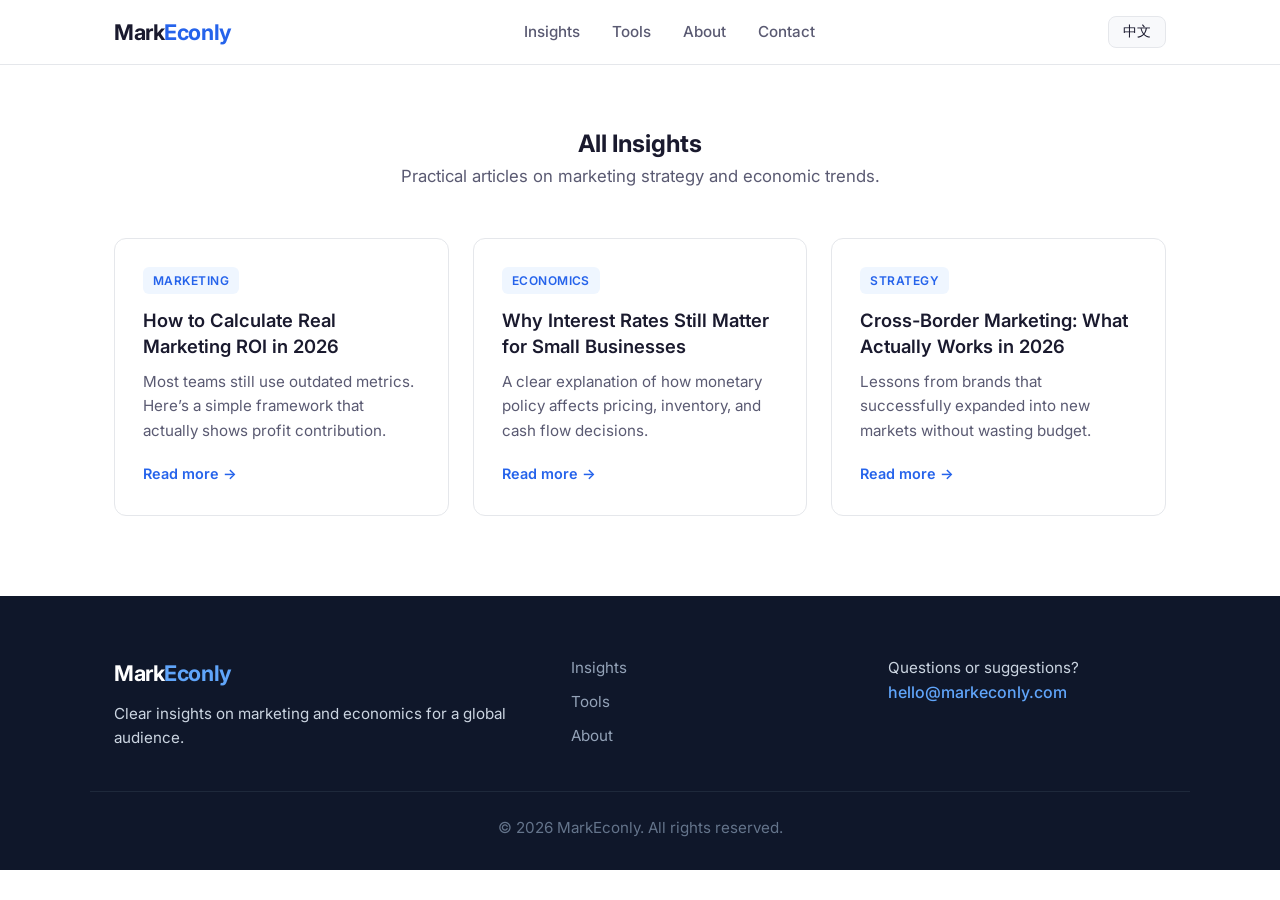
==== articles.html @ 384f32d9 "Add files via upload" ====
<!DOCTYPE html>
<html lang="en">
<head>
  <meta charset="UTF-8" />
  <meta name="viewport" content="width=device-width, initial-scale=1.0" />
  <title>Insights — MarkEconly</title>
  <meta name="description" content="All marketing and economics insights from MarkEconly." />
  <link rel="preconnect" href="https://fonts.googleapis.com" />
  <link rel="preconnect" href="https://fonts.gstatic.com" crossorigin />
  <link href="https://fonts.googleapis.com/css2?family=Inter:wght@400;500;600;700&display=swap" rel="stylesheet" />
  <link rel="stylesheet" href="styles.css" />
</head>
<body>
  <header class="header">
    <div class="container nav">
      <a href="index.html" class="logo">Mark<span>Econly</span></a>
      <nav class="nav-links">
        <a href="articles.html" class="active" data-i18n="nav.insights">Insights</a>
        <a href="index.html#tools" data-i18n="nav.tools">Tools</a>
        <a href="index.html#about" data-i18n="nav.about">About</a>
        <a href="index.html#contact" data-i18n="nav.contact">Contact</a>
      </nav>
      <div class="nav-right">
        <button id="lang-toggle" class="lang-btn">中文</button>
        <button class="menu-btn" id="menu-btn">☰</button>
      </div>
    </div>
  </header>

  <section class="section" style="padding-top: 60px;">
    <div class="container">
      <div class="section-header">
        <h1 data-i18n="articles.pageTitle">All Insights</h1>
        <p data-i18n="articles.pageDesc">Practical articles on marketing strategy and economic trends.</p>
      </div>

      <div class="cards">
        <article class="card">
          <div class="card-tag">Marketing</div>
          <h3 data-i18n="card1.title">How to Calculate Real Marketing ROI in 2026</h3>
          <p data-i18n="card1.desc">Most teams still use outdated metrics. Here’s a simple framework that actually shows profit contribution.</p>
          <a href="articles/roi-2026.html" class="card-link" data-i18n="card.read">Read more →</a>
        </article>

        <article class="card">
          <div class="card-tag">Economics</div>
          <h3 data-i18n="card2.title">Why Interest Rates Still Matter for Small Businesses</h3>
          <p data-i18n="card2.desc">A clear explanation of how monetary policy affects pricing, inventory, and cash flow decisions.</p>
          <a href="articles/interest-rates.html" class="card-link" data-i18n="card.read">Read more →</a>
        </article>

        <article class="card">
          <div class="card-tag">Strategy</div>
          <h3 data-i18n="card3.title">Cross-Border Marketing: What Actually Works in 2026</h3>
          <p data-i18n="card3.desc">Lessons from brands that successfully expanded into new markets without wasting budget.</p>
          <a href="articles/cross-border.html" class="card-link" data-i18n="card.read">Read more →</a>
        </article>
      </div>
    </div>
  </section>

  <footer class="footer">
    <div class="container footer-content">
      <div>
        <div class="logo footer-logo">Mark<span>Econly</span></div>
        <p data-i18n="footer.desc">Clear insights on marketing and economics for a global audience.</p>
      </div>
      <div class="footer-links">
        <a href="articles.html" data-i18n="nav.insights">Insights</a>
        <a href="index.html#tools" data-i18n="nav.tools">Tools</a>
        <a href="index.html#about" data-i18n="nav.about">About</a>
      </div>
      <div class="footer-contact">
        <p data-i18n="footer.contact">Questions or suggestions?</p>
        <a href="mailto:hello@markeconly.com">hello@markeconly.com</a>
      </div>
    </div>
    <div class="container footer-bottom">
      <p>© 2026 MarkEconly. All rights reserved.</p>
    </div>
  </footer>

  <script src="script.js"></script>
</body>
</html>
---- styles.css ----
/* ===== Reset & Base ===== */
*, *::before, *::after {
  box-sizing: border-box;
  margin: 0;
  padding: 0;
}

:root {
  --bg: #ffffff;
  --bg-alt: #f8f9fb;
  --text: #1a1a2e;
  --text-secondary: #5a5a72;
  --primary: #2563eb;
  --primary-hover: #1d4ed8;
  --border: #e5e7eb;
  --radius: 12px;
  --shadow: 0 4px 20px rgba(0, 0, 0, 0.06);
  --font: 'Inter', -apple-system, BlinkMacSystemFont, sans-serif;
}

html {
  scroll-behavior: smooth;
}

body {
  font-family: var(--font);
  color: var(--text);
  background: var(--bg);
  line-height: 1.6;
  -webkit-font-smoothing: antialiased;
}

.container {
  max-width: 1100px;
  margin: 0 auto;
  padding: 0 24px;
}

/* ===== Header ===== */
.header {
  position: sticky;
  top: 0;
  z-index: 100;
  background: rgba(255, 255, 255, 0.92);
  backdrop-filter: blur(12px);
  border-bottom: 1px solid var(--border);
}

.nav {
  display: flex;
  align-items: center;
  justify-content: space-between;
  height: 64px;
}

.logo {
  font-size: 1.35rem;
  font-weight: 700;
  color: var(--text);
  text-decoration: none;
  letter-spacing: -0.02em;
}

.logo span {
  color: var(--primary);
}

.nav-links {
  display: flex;
  gap: 32px;
}

.nav-links a {
  color: var(--text-secondary);
  text-decoration: none;
  font-size: 0.95rem;
  font-weight: 500;
  transition: color 0.2s;
}

.nav-links a:hover {
  color: var(--primary);
}

.nav-right {
  display: flex;
  align-items: center;
  gap: 12px;
}

.lang-btn {
  background: var(--bg-alt);
  border: 1px solid var(--border);
  border-radius: 8px;
  padding: 6px 14px;
  font-size: 0.875rem;
  font-weight: 500;
  cursor: pointer;
  color: var(--text);
  transition: all 0.2s;
}

.lang-btn:hover {
  border-color: var(--primary);
  color: var(--primary);
}

.menu-btn {
  display: none;
  background: none;
  border: none;
  font-size: 1.5rem;
  cursor: pointer;
  color: var(--text);
}

/* ===== Hero ===== */
.hero {
  padding: 100px 0 80px;
  background: linear-gradient(180deg, #f0f5ff 0%, #ffffff 100%);
  text-align: center;
}

.hero-content h1 {
  font-size: clamp(2.2rem, 5vw, 3.4rem);
  font-weight: 700;
  line-height: 1.2;
  letter-spacing: -0.03em;
  margin-bottom: 20px;
}

.hero-subtitle {
  font-size: 1.15rem;
  color: var(--text-secondary);
  max-width: 560px;
  margin: 0 auto 36px;
}

.hero-actions {
  display: flex;
  gap: 16px;
  justify-content: center;
  flex-wrap: wrap;
}

/* ===== Buttons ===== */
.btn {
  display: inline-flex;
  align-items: center;
  justify-content: center;
  padding: 12px 28px;
  border-radius: 10px;
  font-size: 0.95rem;
  font-weight: 600;
  text-decoration: none;
  border: none;
  cursor: pointer;
  transition: all 0.2s;
}

.btn-primary {
  background: var(--primary);
  color: #fff;
}

.btn-primary:hover {
  background: var(--primary-hover);
  transform: translateY(-1px);
}

.btn-secondary {
  background: #fff;
  color: var(--text);
  border: 1px solid var(--border);
}

.btn-secondary:hover {
  border-color: var(--primary);
  color: var(--primary);
}

/* ===== Sections ===== */
.section {
  padding: 80px 0;
}

.section-alt {
  background: var(--bg-alt);
}

.section-header {
  text-align: center;
  margin-bottom: 48px;
}

.section-header h2 {
  font-size: 1.9rem;
  font-weight: 700;
  letter-spacing: -0.02em;
  margin-bottom: 10px;
}

.section-header p {
  color: var(--text-secondary);
  font-size: 1.05rem;
}

/* ===== Cards ===== */
.cards {
  display: grid;
  grid-template-columns: repeat(auto-fit, minmax(300px, 1fr));
  gap: 24px;
}

.card {
  background: #fff;
  border: 1px solid var(--border);
  border-radius: var(--radius);
  padding: 28px;
  transition: box-shadow 0.25s, transform 0.25s;
}

.card:hover {
  box-shadow: var(--shadow);
  transform: translateY(-3px);
}

.card-tag {
  display: inline-block;
  font-size: 0.75rem;
  font-weight: 600;
  color: var(--primary);
  background: #eff6ff;
  padding: 4px 10px;
  border-radius: 6px;
  margin-bottom: 14px;
  text-transform: uppercase;
  letter-spacing: 0.04em;
}

.card h3 {
  font-size: 1.15rem;
  font-weight: 600;
  margin-bottom: 10px;
  line-height: 1.4;
}

.card p {
  color: var(--text-secondary);
  font-size: 0.95rem;
  margin-bottom: 18px;
}

.card-link {
  color: var(--primary);
  font-weight: 600;
  font-size: 0.9rem;
  text-decoration: none;
}

.card-link:hover {
  text-decoration: underline;
}

/* ===== Tools ===== */
.tools-grid {
  display: grid;
  grid-template-columns: repeat(auto-fit, minmax(320px, 1fr));
  gap: 28px;
}

.tool-card {
  background: #fff;
  border: 1px solid var(--border);
  border-radius: var(--radius);
  padding: 32px;
}

.tool-card h3 {
  font-size: 1.2rem;
  margin-bottom: 8px;
}

.tool-card > p {
  color: var(--text-secondary);
  font-size: 0.95rem;
  margin-bottom: 24px;
}

.tool-form label {
  display: block;
  font-size: 0.875rem;
  font-weight: 500;
  margin-bottom: 6px;
  color: var(--text-secondary);
}

.tool-form input {
  width: 100%;
  padding: 10px 14px;
  border: 1px solid var(--border);
  border-radius: 8px;
  font-size: 1rem;
  margin-bottom: 16px;
  font-family: inherit;
  transition: border-color 0.2s;
}

.tool-form input:focus {
  outline: none;
  border-color: var(--primary);
}

.tool-form .btn {
  width: 100%;
  margin-top: 4px;
}

.tool-result {
  margin-top: 18px;
  padding: 14px;
  background: #eff6ff;
  border-radius: 8px;
  font-weight: 600;
  color: var(--primary);
  text-align: center;
  display: none;
}

.tool-result.show {
  display: block;
}

/* ===== About ===== */
.about-grid {
  display: grid;
  grid-template-columns: 1.3fr 1fr;
  gap: 48px;
  align-items: center;
}

.about-grid h2 {
  font-size: 1.9rem;
  margin-bottom: 18px;
}

.about-grid p {
  color: var(--text-secondary);
  margin-bottom: 14px;
}

.about-stats {
  display: flex;
  flex-direction: column;
  gap: 20px;
}

.stat {
  background: var(--bg-alt);
  border-radius: var(--radius);
  padding: 20px 24px;
  text-align: center;
}

.stat-num {
  display: block;
  font-size: 1.4rem;
  font-weight: 700;
  color: var(--primary);
  margin-bottom: 4px;
}

.stat-label {
  font-size: 0.9rem;
  color: var(--text-secondary);
}

/* ===== Ad Placeholder ===== */
.ad-placeholder {
  margin: 40px auto;
  height: 90px;
  background: var(--bg-alt);
  border: 1px dashed var(--border);
  border-radius: 8px;
  display: flex;
  align-items: center;
  justify-content: center;
  color: #9ca3af;
  font-size: 0.85rem;
}

/* ===== Footer ===== */
.footer {
  background: #0f172a;
  color: #cbd5e1;
  padding: 60px 0 30px;
}

.footer-content {
  display: grid;
  grid-template-columns: 1.5fr 1fr 1fr;
  gap: 40px;
  margin-bottom: 40px;
}

.footer-logo {
  color: #fff;
  margin-bottom: 12px;
  display: inline-block;
}

.footer-logo span {
  color: #60a5fa;
}

.footer p {
  font-size: 0.95rem;
  line-height: 1.6;
}

.footer-links {
  display: flex;
  flex-direction: column;
  gap: 10px;
}

.footer-links a {
  color: #94a3b8;
  text-decoration: none;
  font-size: 0.95rem;
}

.footer-links a:hover {
  color: #fff;
}

.footer-contact a {
  color: #60a5fa;
  text-decoration: none;
  font-weight: 500;
}

.footer-contact a:hover {
  text-decoration: underline;
}

.footer-bottom {
  border-top: 1px solid #1e293b;
  padding-top: 24px;
  text-align: center;
  font-size: 0.85rem;
  color: #64748b;
}

/* ===== Responsive ===== */
@media (max-width: 768px) {
  .nav-links {
    display: none;
  }

  .menu-btn {
    display: block;
  }

  .hero {
    padding: 70px 0 60px;
  }

  .about-grid {
    grid-template-columns: 1fr;
    gap: 32px;
  }

  .footer-content {
    grid-template-columns: 1fr;
    gap: 28px;
  }

  .section {
    padding: 60px 0;
  }
}

@media (max-width: 480px) {
  .hero-actions {
    flex-direction: column;
    align-items: center;
  }

  .btn {
    width: 100%;
    max-width: 280px;
  }
}
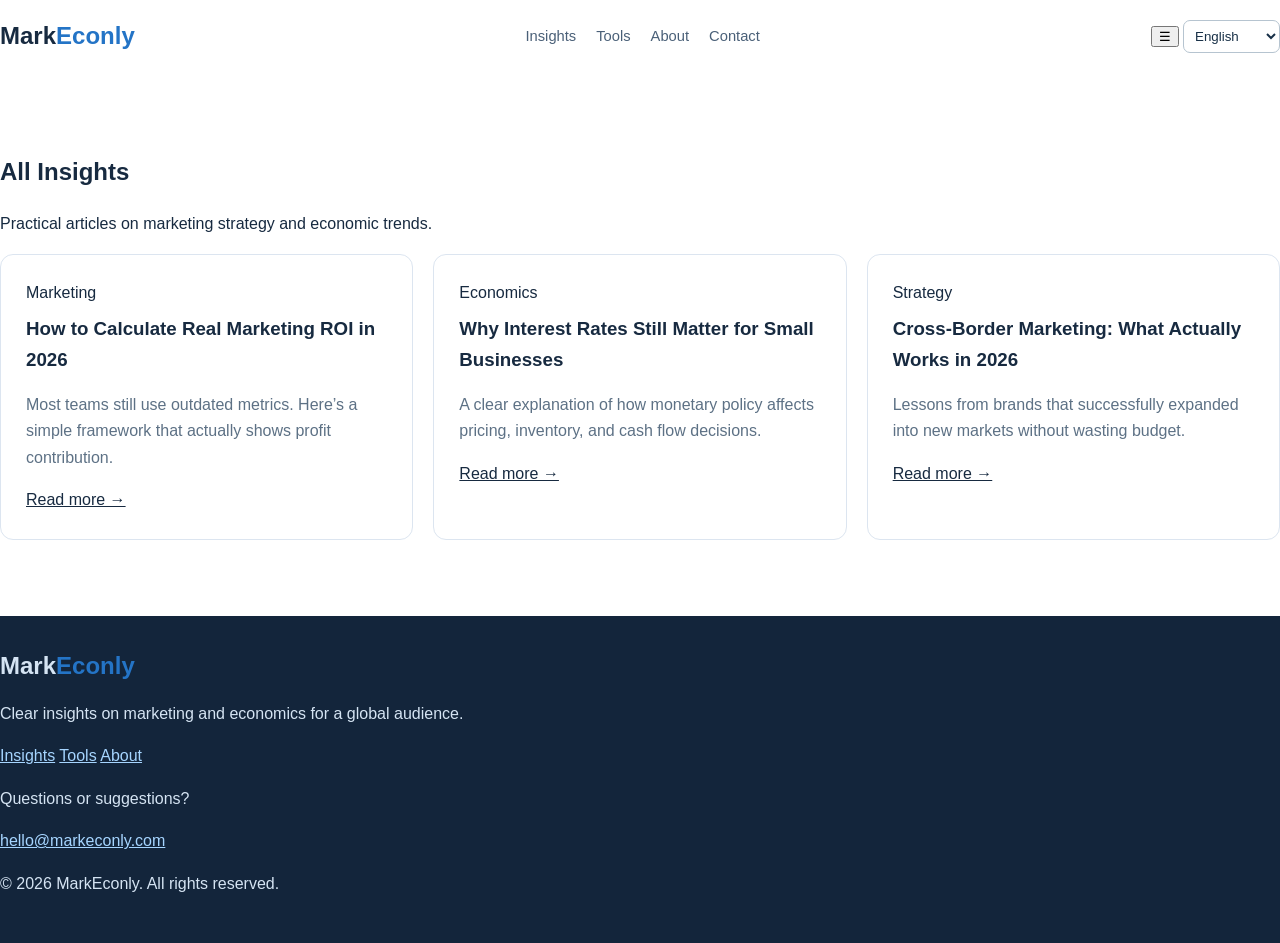
==== commit b55e680a: "Add files via upload" ====
--- a/articles.html
+++ b/articles.html
@@ -80,6 +80,6 @@
     </div>
   </footer>
 
-  <script src="script.js"></script>
-</body>
+  
+<script src="i18n-zh.js"></script><script src="i18n-zh-runtime.js"></script></body>
 </html>
--- a/styles.css
+++ b/styles.css
@@ -1,494 +1,18 @@
-/* ===== Reset & Base ===== */
-*, *::before, *::after {
-  box-sizing: border-box;
-  margin: 0;
-  padding: 0;
-}
+*{box-sizing:border-box}html{scroll-behavior:smooth}body{margin:0;font:16px/1.65 -apple-system,BlinkMacSystemFont,"Segoe UI",sans-serif;color:#172a40}a{color:inherit}.wrap{max-width:1080px;margin:auto;padding-left:22px;padding-right:22px}.nav{min-height:72px;display:flex;align-items:center;justify-content:space-between;gap:20px}.nav nav{display:flex;gap:20px;flex-wrap:wrap}.nav nav a{text-decoration:none;font-size:.92rem;color:#4a6078}.logo{font-size:1.5rem;font-weight:800;text-decoration:none}.logo span{color:#2474c6}.hero{padding:95px 0;background:linear-gradient(130deg,#eaf3ff,#f7fbff 65%,#e8f7f3)}.eyebrow{color:#167b83;letter-spacing:.13em;font-size:.78rem;font-weight:800}.hero h1{max-width:850px;font-size:clamp(2.4rem,5vw,4.2rem);line-height:1.13;letter-spacing:-.05em;margin:18px 0}.lead{max-width:730px;color:#516981;font-size:1.15rem}.btn{display:inline-block;margin-top:15px;padding:12px 22px;border:0;border-radius:9px;background:#175bb0;color:white;text-decoration:none;font:inherit;font-weight:700;cursor:pointer}.btn:hover{background:#0e458b}.section{padding-top:76px;padding-bottom:76px}.section h2{font-size:clamp(1.8rem,3vw,2.5rem);letter-spacing:-.03em;margin:8px 0 25px}.soft{background:#f3f8fc}.panel{border:1px solid #dce5f0;border-radius:15px;padding:32px;display:grid;grid-template-columns:1fr 240px;gap:30px}.panel h3{font-size:1.5rem}.panel li{margin:8px 0}.panel aside{background:#e9f3ff;border-radius:12px;padding:24px;align-self:start}.panel aside strong{font-size:2rem}.muted,.panel aside p{color:#5d7185}.cards{display:grid;grid-template-columns:repeat(3,1fr);gap:20px}.cards.two{grid-template-columns:repeat(2,1fr)}.cards article{background:white;border:1px solid #dce5f0;border-radius:13px;padding:25px}.cards b{color:#167b83}.cards h3{margin:8px 0}.cards p{color:#5d7185}.cards label{display:block;margin:14px 0 5px;font-weight:600}.cards input{width:100%;padding:10px;border:1px solid #b9c8d7;border-radius:8px;font:inherit}.cards output{display:block;min-height:25px;margin-top:14px;color:#155e83;font-weight:700}footer{background:#13253b;color:#d5e4f3;padding:30px 0}footer a{color:#a6d5ff}@media(max-width:760px){.nav{padding-top:16px;padding-bottom:16px;align-items:flex-start;flex-direction:column}.nav nav{gap:12px}.hero{padding:62px 0}.section{padding-top:55px;padding-bottom:55px}.panel,.cards,.cards.two{grid-template-columns:1fr}.panel{padding:22px}}
 
-:root {
-  --bg: #ffffff;
-  --bg-alt: #f8f9fb;
-  --text: #1a1a2e;
-  --text-secondary: #5a5a72;
-  --primary: #2563eb;
-  --primary-hover: #1d4ed8;
-  --border: #e5e7eb;
-  --radius: 12px;
-  --shadow: 0 4px 20px rgba(0, 0, 0, 0.06);
-  --font: 'Inter', -apple-system, BlinkMacSystemFont, sans-serif;
-}
+#language-select{max-width:150px;background:#fff;color:#18344c;border:1px solid #bccbd9;border-radius:8px;padding:9px;font-size:14px}header.nav{gap:12px;flex-wrap:wrap}header.nav nav{display:flex;flex-wrap:wrap;gap:15px}@media(max-width:650px){#language-select{margin:8px 0}}
 
-html {
-  scroll-behavior: smooth;
-}
-
-body {
-  font-family: var(--font);
-  color: var(--text);
-  background: var(--bg);
-  line-height: 1.6;
-  -webkit-font-smoothing: antialiased;
-}
-
-.container {
-  max-width: 1100px;
-  margin: 0 auto;
-  padding: 0 24px;
-}
-
-/* ===== Header ===== */
-.header {
-  position: sticky;
-  top: 0;
-  z-index: 100;
-  background: rgba(255, 255, 255, 0.92);
-  backdrop-filter: blur(12px);
-  border-bottom: 1px solid var(--border);
-}
-
-.nav {
-  display: flex;
-  align-items: center;
-  justify-content: space-between;
-  height: 64px;
-}
-
-.logo {
-  font-size: 1.35rem;
-  font-weight: 700;
-  color: var(--text);
-  text-decoration: none;
-  letter-spacing: -0.02em;
-}
-
-.logo span {
-  color: var(--primary);
-}
-
-.nav-links {
-  display: flex;
-  gap: 32px;
-}
-
-.nav-links a {
-  color: var(--text-secondary);
-  text-decoration: none;
-  font-size: 0.95rem;
-  font-weight: 500;
-  transition: color 0.2s;
-}
-
-.nav-links a:hover {
-  color: var(--primary);
-}
-
-.nav-right {
-  display: flex;
-  align-items: center;
-  gap: 12px;
-}
-
-.lang-btn {
-  background: var(--bg-alt);
-  border: 1px solid var(--border);
-  border-radius: 8px;
-  padding: 6px 14px;
-  font-size: 0.875rem;
-  font-weight: 500;
-  cursor: pointer;
-  color: var(--text);
-  transition: all 0.2s;
-}
-
-.lang-btn:hover {
-  border-color: var(--primary);
-  color: var(--primary);
-}
-
-.menu-btn {
-  display: none;
-  background: none;
-  border: none;
-  font-size: 1.5rem;
-  cursor: pointer;
-  color: var(--text);
-}
-
-/* ===== Hero ===== */
-.hero {
-  padding: 100px 0 80px;
-  background: linear-gradient(180deg, #f0f5ff 0%, #ffffff 100%);
-  text-align: center;
-}
-
-.hero-content h1 {
-  font-size: clamp(2.2rem, 5vw, 3.4rem);
-  font-weight: 700;
-  line-height: 1.2;
-  letter-spacing: -0.03em;
-  margin-bottom: 20px;
-}
-
-.hero-subtitle {
-  font-size: 1.15rem;
-  color: var(--text-secondary);
-  max-width: 560px;
-  margin: 0 auto 36px;
-}
-
-.hero-actions {
-  display: flex;
-  gap: 16px;
-  justify-content: center;
-  flex-wrap: wrap;
-}
-
-/* ===== Buttons ===== */
-.btn {
-  display: inline-flex;
-  align-items: center;
-  justify-content: center;
-  padding: 12px 28px;
-  border-radius: 10px;
-  font-size: 0.95rem;
-  font-weight: 600;
-  text-decoration: none;
-  border: none;
-  cursor: pointer;
-  transition: all 0.2s;
-}
-
-.btn-primary {
-  background: var(--primary);
-  color: #fff;
-}
-
-.btn-primary:hover {
-  background: var(--primary-hover);
-  transform: translateY(-1px);
-}
-
-.btn-secondary {
-  background: #fff;
-  color: var(--text);
-  border: 1px solid var(--border);
-}
-
-.btn-secondary:hover {
-  border-color: var(--primary);
-  color: var(--primary);
-}
-
-/* ===== Sections ===== */
-.section {
-  padding: 80px 0;
-}
-
-.section-alt {
-  background: var(--bg-alt);
-}
-
-.section-header {
-  text-align: center;
-  margin-bottom: 48px;
-}
-
-.section-header h2 {
-  font-size: 1.9rem;
-  font-weight: 700;
-  letter-spacing: -0.02em;
-  margin-bottom: 10px;
-}
-
-.section-header p {
-  color: var(--text-secondary);
-  font-size: 1.05rem;
-}
-
-/* ===== Cards ===== */
-.cards {
-  display: grid;
-  grid-template-columns: repeat(auto-fit, minmax(300px, 1fr));
-  gap: 24px;
-}
-
-.card {
-  background: #fff;
-  border: 1px solid var(--border);
-  border-radius: var(--radius);
-  padding: 28px;
-  transition: box-shadow 0.25s, transform 0.25s;
-}
-
-.card:hover {
-  box-shadow: var(--shadow);
-  transform: translateY(-3px);
-}
-
-.card-tag {
-  display: inline-block;
-  font-size: 0.75rem;
-  font-weight: 600;
-  color: var(--primary);
-  background: #eff6ff;
-  padding: 4px 10px;
-  border-radius: 6px;
-  margin-bottom: 14px;
-  text-transform: uppercase;
-  letter-spacing: 0.04em;
-}
-
-.card h3 {
-  font-size: 1.15rem;
-  font-weight: 600;
-  margin-bottom: 10px;
-  line-height: 1.4;
-}
-
-.card p {
-  color: var(--text-secondary);
-  font-size: 0.95rem;
-  margin-bottom: 18px;
-}
-
-.card-link {
-  color: var(--primary);
-  font-weight: 600;
-  font-size: 0.9rem;
-  text-decoration: none;
-}
-
-.card-link:hover {
-  text-decoration: underline;
-}
-
-/* ===== Tools ===== */
-.tools-grid {
-  display: grid;
-  grid-template-columns: repeat(auto-fit, minmax(320px, 1fr));
-  gap: 28px;
-}
-
-.tool-card {
-  background: #fff;
-  border: 1px solid var(--border);
-  border-radius: var(--radius);
-  padding: 32px;
-}
-
-.tool-card h3 {
-  font-size: 1.2rem;
-  margin-bottom: 8px;
-}
-
-.tool-card > p {
-  color: var(--text-secondary);
-  font-size: 0.95rem;
-  margin-bottom: 24px;
-}
-
-.tool-form label {
-  display: block;
-  font-size: 0.875rem;
-  font-weight: 500;
-  margin-bottom: 6px;
-  color: var(--text-secondary);
-}
-
-.tool-form input {
-  width: 100%;
-  padding: 10px 14px;
-  border: 1px solid var(--border);
-  border-radius: 8px;
-  font-size: 1rem;
-  margin-bottom: 16px;
-  font-family: inherit;
-  transition: border-color 0.2s;
-}
-
-.tool-form input:focus {
-  outline: none;
-  border-color: var(--primary);
-}
-
-.tool-form .btn {
-  width: 100%;
-  margin-top: 4px;
-}
-
-.tool-result {
-  margin-top: 18px;
-  padding: 14px;
-  background: #eff6ff;
-  border-radius: 8px;
-  font-weight: 600;
-  color: var(--primary);
-  text-align: center;
-  display: none;
-}
-
-.tool-result.show {
-  display: block;
-}
-
-/* ===== About ===== */
-.about-grid {
-  display: grid;
-  grid-template-columns: 1.3fr 1fr;
-  gap: 48px;
-  align-items: center;
-}
-
-.about-grid h2 {
-  font-size: 1.9rem;
-  margin-bottom: 18px;
-}
-
-.about-grid p {
-  color: var(--text-secondary);
-  margin-bottom: 14px;
-}
-
-.about-stats {
-  display: flex;
-  flex-direction: column;
-  gap: 20px;
-}
-
-.stat {
-  background: var(--bg-alt);
-  border-radius: var(--radius);
-  padding: 20px 24px;
-  text-align: center;
-}
-
-.stat-num {
-  display: block;
-  font-size: 1.4rem;
-  font-weight: 700;
-  color: var(--primary);
-  margin-bottom: 4px;
-}
-
-.stat-label {
-  font-size: 0.9rem;
-  color: var(--text-secondary);
-}
-
-/* ===== Ad Placeholder ===== */
-.ad-placeholder {
-  margin: 40px auto;
-  height: 90px;
-  background: var(--bg-alt);
-  border: 1px dashed var(--border);
-  border-radius: 8px;
-  display: flex;
-  align-items: center;
-  justify-content: center;
-  color: #9ca3af;
-  font-size: 0.85rem;
-}
-
-/* ===== Footer ===== */
-.footer {
-  background: #0f172a;
-  color: #cbd5e1;
-  padding: 60px 0 30px;
-}
-
-.footer-content {
-  display: grid;
-  grid-template-columns: 1.5fr 1fr 1fr;
-  gap: 40px;
-  margin-bottom: 40px;
-}
-
-.footer-logo {
-  color: #fff;
-  margin-bottom: 12px;
-  display: inline-block;
-}
-
-.footer-logo span {
-  color: #60a5fa;
-}
-
-.footer p {
-  font-size: 0.95rem;
-  line-height: 1.6;
-}
-
-.footer-links {
-  display: flex;
-  flex-direction: column;
-  gap: 10px;
-}
-
-.footer-links a {
-  color: #94a3b8;
-  text-decoration: none;
-  font-size: 0.95rem;
-}
-
-.footer-links a:hover {
-  color: #fff;
-}
-
-.footer-contact a {
-  color: #60a5fa;
-  text-decoration: none;
-  font-weight: 500;
-}
-
-.footer-contact a:hover {
-  text-decoration: underline;
-}
-
-.footer-bottom {
-  border-top: 1px solid #1e293b;
-  padding-top: 24px;
-  text-align: center;
-  font-size: 0.85rem;
-  color: #64748b;
-}
-
-/* ===== Responsive ===== */
-@media (max-width: 768px) {
-  .nav-links {
-    display: none;
-  }
-
-  .menu-btn {
-    display: block;
-  }
-
-  .hero {
-    padding: 70px 0 60px;
-  }
-
-  .about-grid {
-    grid-template-columns: 1fr;
-    gap: 32px;
-  }
-
-  .footer-content {
-    grid-template-columns: 1fr;
-    gap: 28px;
-  }
-
-  .section {
-    padding: 60px 0;
-  }
-}
-
-@media (max-width: 480px) {
-  .hero-actions {
-    flex-direction: column;
-    align-items: center;
-  }
-
-  .btn {
-    width: 100%;
-    max-width: 280px;
-  }
-}
+/* V3 shared pages and navigation */
+.nav nav a:hover,.text-link{color:#175bb0}.btn-outline{margin-left:12px;background:#fff;color:#175bb0;border:1px solid #b7cde8}
+.page-hero{padding:60px 0;background:linear-gradient(130deg,#eaf3ff,#f9fcff)}.page-hero h1{font-size:clamp(2.2rem,4.5vw,3.5rem);line-height:1.15;letter-spacing:-.04em;max-width:800px;margin:12px 0}
+.narrow{max-width:810px}.kicker{color:#167b83;text-transform:uppercase;letter-spacing:.13em;font-size:.78rem;font-weight:800}
+.prose{max-width:810px}.prose h2{margin-top:32px}.prose p,.prose li{color:#465c73}.prose li{margin-bottom:9px}
+.notice{background:#eff7ff;border-left:4px solid #2474c6;padding:18px 20px;border-radius:6px;margin:22px 0}
+.caution{background:#fff8ec;border-left:4px solid #b87a22;padding:18px 20px;border-radius:6px;margin:22px 0}
+.card-grid{display:grid;grid-template-columns:repeat(2,minmax(0,1fr));gap:20px}.info-card{padding:24px;border:1px solid #dce5f0;border-radius:12px;background:white}.info-card h3{margin-top:0}.info-card p{color:#5d7185}
+.email-link{font-weight:700;color:#175bb0;overflow-wrap:anywhere}.section-sm{padding-top:40px;padding-bottom:40px}
+.steps{padding-left:22px}.steps li{padding:5px 0}
+.report-meta{display:flex;gap:10px;flex-wrap:wrap}.report-meta span{padding:5px 12px;border-radius:999px;background:#eaf3ff;color:#245783;font-size:.85rem}
+.footer-inner{display:flex;justify-content:space-between;flex-wrap:wrap;gap:12px}
+@media(max-width:760px){.card-grid{grid-template-columns:1fr}.btn-outline{margin-left:0}}
+@media print{header,footer,.no-print{display:none!important}.section,.page-hero{padding:20px 0}.wrap{max-width:100%}body{font-size:11pt}}
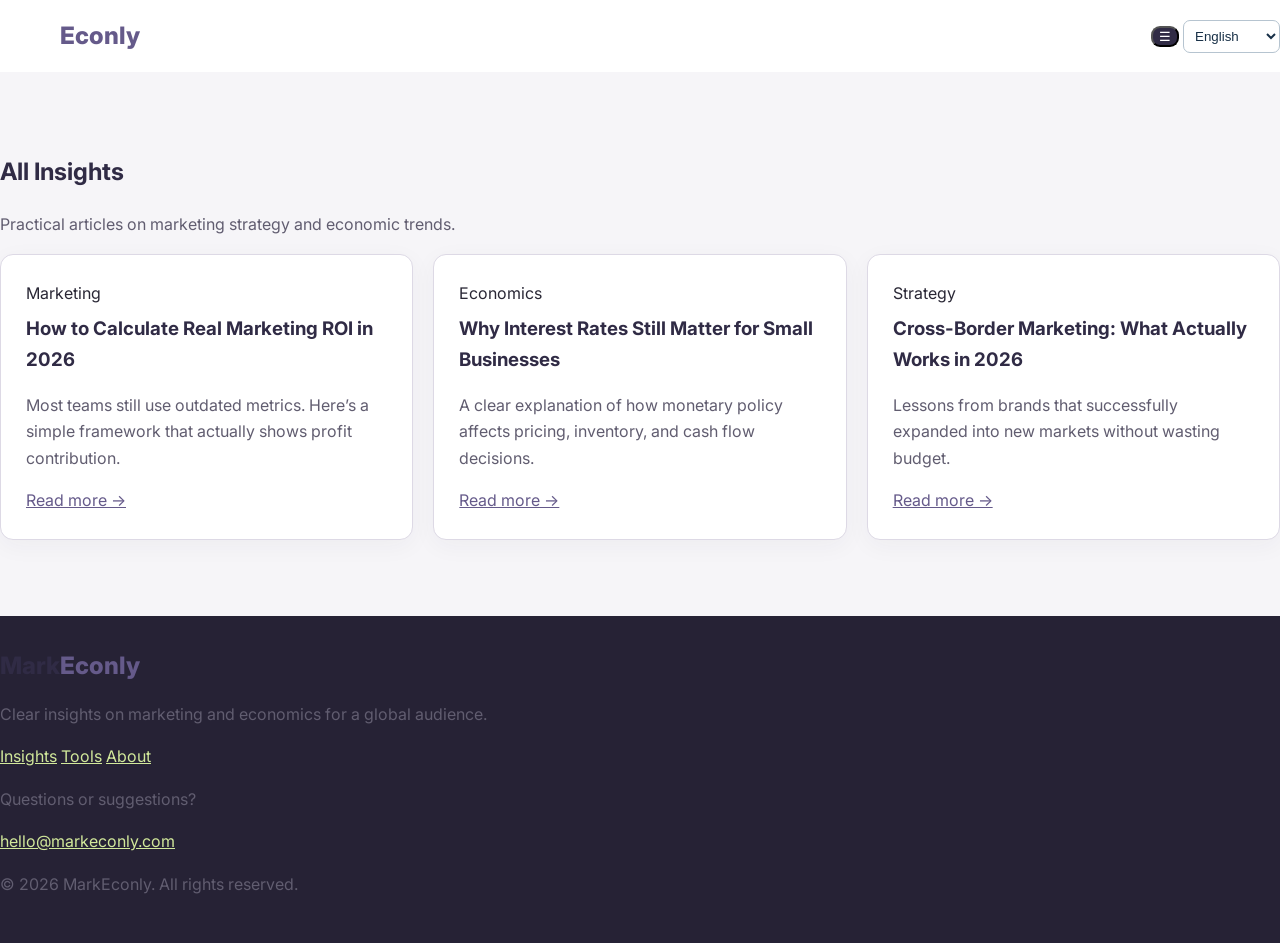
==== commit 6a69d842: "Add files via upload" ====
--- a/articles.html
+++ b/articles.html
@@ -9,7 +9,7 @@
   <link rel="preconnect" href="https://fonts.gstatic.com" crossorigin />
   <link href="https://fonts.googleapis.com/css2?family=Inter:wght@400;500;600;700&display=swap" rel="stylesheet" />
   <link rel="stylesheet" href="styles.css" />
-</head>
+<link rel="stylesheet" href="brand-theme.css?v=1"></head>
 <body>
   <header class="header">
     <div class="container nav">
@@ -81,5 +81,5 @@
   </footer>
 
   
-<script src="i18n-zh.js"></script><script src="i18n-zh-runtime.js"></script></body>
+<script src="i18n-zh.js?v=482"></script><script src="i18n-zh-tw.js"></script><script src="i18n-article-tw.js"></script><script src="i18n-zh-runtime.js?v=482"></script></body>
 </html>
--- a/brand-theme.css
+++ b/brand-theme.css
@@ -0,0 +1,39 @@
+/* MarkEconly visual identity v1 — additive CSS only. No calculation or data logic modified. */
+:root{--mk-ink:#292735;--mk-deep:#302B45;--mk-purple:#655A8A;--mk-lime:#B8D76C;--mk-paper:#F6F5F8;--mk-white:#fff;--mk-muted:#615D70;--mk-border:#DDD9E5;--mk-focus:#655A8A;--mk-warning:#9A5B15;--mk-danger:#AD303C;--mk-success:#246B51;color-scheme:light}
+body{background:var(--mk-paper);color:var(--mk-ink);font-family:Inter,ui-sans-serif,system-ui,-apple-system,"Segoe UI",sans-serif}
+a{color:var(--mk-purple)}a:hover{text-decoration-color:var(--mk-lime)}
+a:focus-visible,button:focus-visible,input:focus-visible,select:focus-visible,textarea:focus-visible{outline:3px solid var(--mk-focus);outline-offset:3px}
+header.nav,.nav{background:var(--mk-white)}.nav nav a{color:var(--mk-deep)}.nav nav a:hover,.text-link,.email-link{color:var(--mk-purple)}
+.logo{color:var(--mk-deep)}.logo span{color:var(--mk-purple)}
+.hero{background:linear-gradient(125deg,#302B45 0%,#413855 62%,#544668 100%);color:#fff;position:relative;overflow:hidden}
+.hero:after{content:"";position:absolute;right:-110px;bottom:-200px;width:420px;height:420px;border:1px solid rgba(184,215,108,.3);border-radius:50%;pointer-events:none}
+.hero h1{color:#fff;letter-spacing:-.045em}.hero .lead,.hero .muted{color:#E0DDEB}.hero .eyebrow{color:var(--mk-lime)}
+.eyebrow,.kicker,.cards b{color:var(--mk-purple)}
+.btn,button:not(.secondary):not(.btn-outline){background:var(--mk-deep);color:#fff;border-radius:9px}
+.btn:hover,button:not(.secondary):not(.btn-outline):hover{background:#494061}
+.hero .btn{background:var(--mk-lime);color:var(--mk-ink)}.hero .btn:hover{background:#C9E78C;color:var(--mk-ink)}
+.btn-outline,.secondary{background:#EEEAF4!important;color:var(--mk-deep)!important;border:1px solid var(--mk-border)!important}
+.soft,.page-hero{background:#EFECF4}.page-hero h1{color:var(--mk-deep)}
+.section h2,.panel h3,.cards h3,.info-card h3,h1,h2,h3{color:var(--mk-deep)}
+.panel,.cards article,.info-card,.card{background:#fff;border-color:var(--mk-border);box-shadow:0 6px 24px rgba(48,43,69,.045)}
+.panel aside,.metric{background:#F0EDF5}.muted,.panel aside p,.cards p,.info-card p,.prose p,.prose li,p,small{color:var(--mk-muted)}
+.notice,.note{background:#F0EDF6;border-left-color:var(--mk-purple)}.caution,.warn{background:#FFF5E7;border-left-color:var(--mk-warning)}
+.report-meta span,.pill{background:#EDE8F4;color:var(--mk-deep)}
+input,select,textarea,.cards input,#language-select{border-color:#BDB5CA;background:#fff;color:var(--mk-ink)}
+input[type=checkbox],input[type=radio]{accent-color:var(--mk-purple)}
+.metric b,.metric strong{color:var(--mk-deep)}th{background:#F0EDF5;color:var(--mk-deep)}td,th{border-bottom-color:var(--mk-border)}
+#error,.error{color:var(--mk-danger)}.status{color:var(--mk-deep)}
+footer{background:#262235;color:#E4E0EB}footer a{color:#D2E99B}
+/* Tool pages use a distinct header structure from the main site. */
+body>header:not(.nav){background:var(--mk-deep);color:#fff}body>header:not(.nav) a{color:#fff}
+body>header:not(.nav) select{color:var(--mk-ink)}
+main>.card,section.card{border:1px solid var(--mk-border)}
+#researchVersion{background:#E8F2D6!important;color:#35451D!important}
+.ur-legacy{background:#F0EDF5}
+@media(prefers-reduced-motion:no-preference){.btn,button,a{transition:background-color .18s ease,color .18s ease,border-color .18s ease}}
+@media print{body{background:#fff!important;color:#000!important}.card,.panel,.info-card{box-shadow:none!important}header,footer{print-color-adjust:exact}}
+
+.mk-research-entry{margin-top:24px;padding:24px;border:1px solid var(--mk-border);border-radius:14px;background:#EFECF4}
+
+/* Tools-first homepage: visual-only layout, does not modify research calculations. */
+.mk-tool-hero{padding:72px 0 64px;min-height:0}.mk-hero-layout{display:grid;grid-template-columns:minmax(0,1.2fr) minmax(280px,.8fr);align-items:center;gap:clamp(24px,5vw,80px)}.mk-tool-hero h1{font-size:clamp(2.55rem,5.2vw,4.9rem);line-height:1.08;max-width:800px;margin:12px 0 22px}.mk-tool-hero .lead{max-width:650px}.mk-hero-actions{display:flex;flex-wrap:wrap;gap:12px;margin:26px 0 18px}.mk-hero-actions .btn{display:inline-flex;align-items:center;justify-content:center;text-decoration:none}.mk-tool-hero .mk-lime-btn{background:#B8D76C!important;color:#292735!important}.mk-tool-hero .mk-ghost-btn{background:transparent!important;color:#fff!important;border:1px solid #9B91B3!important}.mk-hero-disclaimer{font-size:.82rem;color:#E0DDEB!important;line-height:1.6}.mk-hero-visual{border:1px solid #80758F;border-radius:18px;overflow:hidden;background:#F6F5F8;box-shadow:0 28px 55px #15122255;transform:rotate(1.2deg)}.mk-visual-top{height:45px;display:flex;align-items:center;gap:6px;padding:0 16px;background:#EAE6F0;color:#655A8A;font:700 .65rem ui-monospace,monospace;letter-spacing:.09em}.mk-visual-top span:last-child{margin-left:auto}.mk-dot{width:8px;height:8px;background:#B7B0C4;border-radius:50%}.mk-visual-body{padding:26px}.mk-visual-label,.mk-tool-number,.mk-section-tag{font:.72rem ui-monospace,monospace;letter-spacing:.08em;font-weight:700}.mk-visual-label{color:#655A8A;margin-bottom:15px}.mk-visual-row{display:flex;gap:12px;align-items:center;border-bottom:1px solid #DDD9E5;padding:13px 0;color:#302B45}.mk-visual-row span{color:#655A8A;font:700 .8rem ui-monospace,monospace}.mk-visual-row strong{flex:1;font-size:.92rem}.mk-visual-row i{font:700 .65rem ui-monospace,monospace;color:#302B45;background:#E4EED0;padding:5px 7px;border-radius:5px}.mk-visual-bars{display:flex;align-items:end;gap:9px;height:64px;margin-top:22px}.mk-visual-bars b{flex:1;background:#655A8A;border-radius:4px 4px 0 0;height:40%}.mk-visual-bars b:nth-child(2n){height:75%;background:#B8D76C}.mk-visual-bars b:nth-child(3n){height:55%}.mk-visual-bars b:nth-child(5){height:92%}.mk-featured-tools{padding-top:68px;padding-bottom:74px}.mk-section-heading{display:flex;justify-content:space-between;align-items:end;gap:25px;margin-bottom:26px}.mk-section-heading h2{margin:5px 0 10px}.mk-section-intro{max-width:710px;color:#615D70}.mk-section-tag{color:#655A8A;white-space:nowrap}.mk-tool-grid{display:grid;grid-template-columns:repeat(2,minmax(0,1fr));gap:20px}.mk-tool-card{background:#fff;border:1px solid #DDD9E5;border-radius:20px;padding:clamp(24px,3vw,38px);box-shadow:0 10px 35px #302B450a;display:flex;flex-direction:column}.mk-tool-card-primary{border-top:5px solid #B8D76C}.mk-tool-card:not(.mk-tool-card-primary){border-top:5px solid #655A8A}.mk-tool-card-top{display:flex;align-items:center;justify-content:space-between;color:#655A8A}.mk-tool-symbol{font-size:2rem;color:#655A8A}.mk-tool-card h3{font-size:clamp(1.4rem,2.5vw,2rem);margin:18px 0 8px}.mk-tool-card p,.mk-tool-card li{color:#615D70}.mk-tool-card ul{padding-left:20px;margin:14px 0 26px}.mk-tool-card li{margin:7px 0}.mk-tool-link{display:flex;justify-content:space-between;align-items:center;margin-top:auto;padding:15px 18px;background:#302B45;color:#fff!important;border-radius:10px;font-weight:700;text-decoration:none}.mk-tool-link:hover{background:#494061}.mk-tools-footnote{color:#615D70;font-size:.85rem;margin-top:18px}@media(max-width:780px){.mk-tool-hero{padding:48px 0}.mk-hero-layout,.mk-tool-grid{grid-template-columns:1fr}.mk-hero-visual{transform:none;max-width:540px}.mk-section-tag{display:none}.mk-featured-tools{padding-top:48px}.mk-hero-actions .btn{width:100%}}
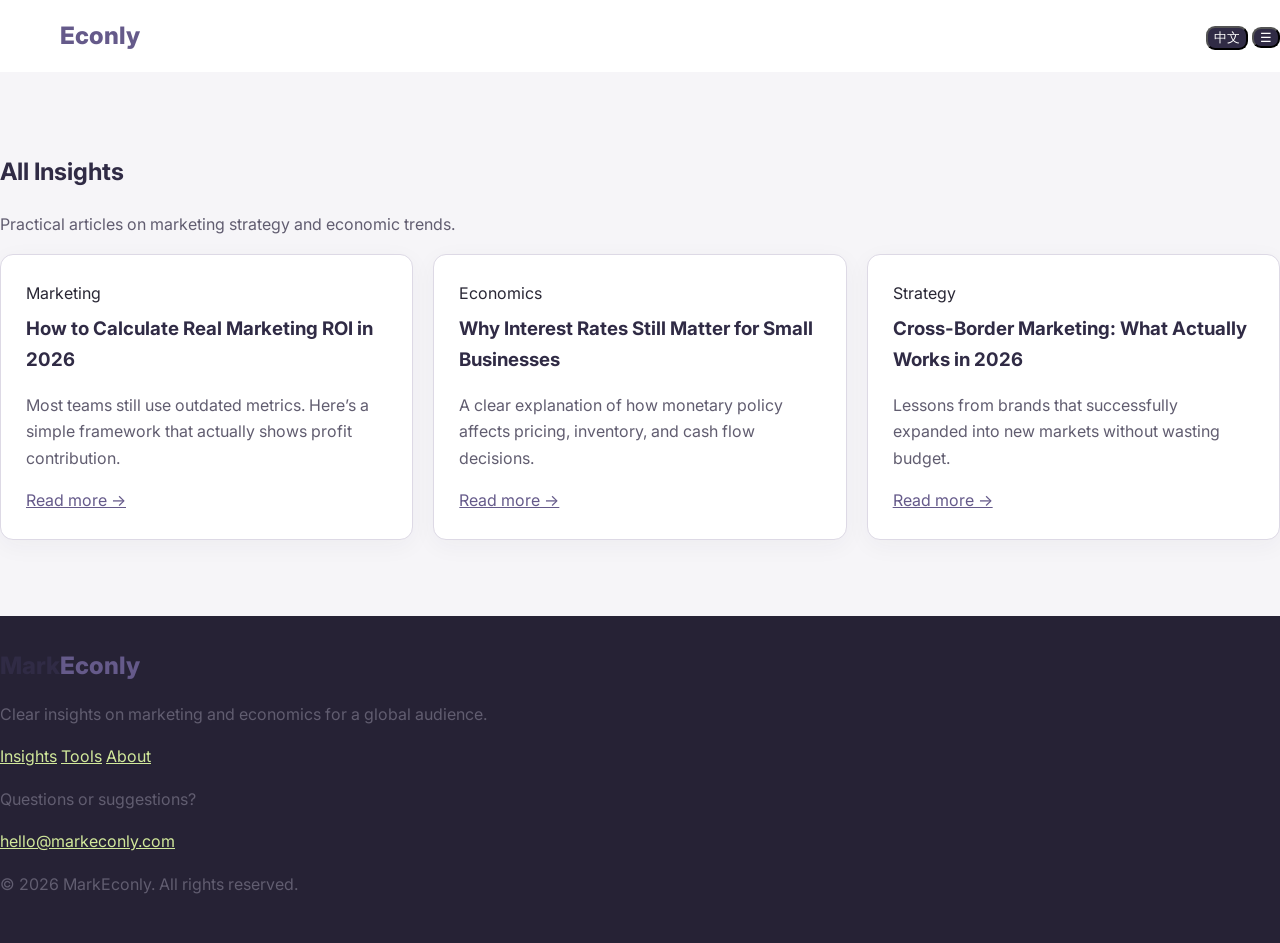
==== commit 8d4fdf0d: "Add files via upload" ====
--- a/articles.html
+++ b/articles.html
@@ -1,85 +1,79 @@
 <!DOCTYPE html>
+
 <html lang="en">
 <head>
-  <meta charset="UTF-8" />
-  <meta name="viewport" content="width=device-width, initial-scale=1.0" />
-  <title>Insights — MarkEconly</title>
-  <meta name="description" content="All marketing and economics insights from MarkEconly." />
-  <link rel="preconnect" href="https://fonts.googleapis.com" />
-  <link rel="preconnect" href="https://fonts.gstatic.com" crossorigin />
-  <link href="https://fonts.googleapis.com/css2?family=Inter:wght@400;500;600;700&display=swap" rel="stylesheet" />
-  <link rel="stylesheet" href="styles.css" />
-<link rel="stylesheet" href="brand-theme.css?v=1"></head>
+<meta charset="utf-8"/>
+<meta content="width=device-width, initial-scale=1.0" name="viewport"/>
+<title>Insights — MarkEconly</title>
+<meta content="All marketing and economics insights from MarkEconly." name="description"/>
+<link href="https://fonts.googleapis.com" rel="preconnect"/>
+<link crossorigin="" href="https://fonts.gstatic.com" rel="preconnect"/>
+<link href="https://fonts.googleapis.com/css2?family=Inter:wght@400;500;600;700&amp;display=swap" rel="stylesheet"/>
+<link href="styles.css" rel="stylesheet"/>
+<link href="brand-theme.css?v=1" rel="stylesheet"/></head>
 <body>
-  <header class="header">
-    <div class="container nav">
-      <a href="index.html" class="logo">Mark<span>Econly</span></a>
-      <nav class="nav-links">
-        <a href="articles.html" class="active" data-i18n="nav.insights">Insights</a>
-        <a href="index.html#tools" data-i18n="nav.tools">Tools</a>
-        <a href="index.html#about" data-i18n="nav.about">About</a>
-        <a href="index.html#contact" data-i18n="nav.contact">Contact</a>
-      </nav>
-      <div class="nav-right">
-        <button id="lang-toggle" class="lang-btn">中文</button>
-        <button class="menu-btn" id="menu-btn">☰</button>
-      </div>
-    </div>
-  </header>
-
-  <section class="section" style="padding-top: 60px;">
-    <div class="container">
-      <div class="section-header">
-        <h1 data-i18n="articles.pageTitle">All Insights</h1>
-        <p data-i18n="articles.pageDesc">Practical articles on marketing strategy and economic trends.</p>
-      </div>
-
-      <div class="cards">
-        <article class="card">
-          <div class="card-tag">Marketing</div>
-          <h3 data-i18n="card1.title">How to Calculate Real Marketing ROI in 2026</h3>
-          <p data-i18n="card1.desc">Most teams still use outdated metrics. Here’s a simple framework that actually shows profit contribution.</p>
-          <a href="articles/roi-2026.html" class="card-link" data-i18n="card.read">Read more →</a>
-        </article>
-
-        <article class="card">
-          <div class="card-tag">Economics</div>
-          <h3 data-i18n="card2.title">Why Interest Rates Still Matter for Small Businesses</h3>
-          <p data-i18n="card2.desc">A clear explanation of how monetary policy affects pricing, inventory, and cash flow decisions.</p>
-          <a href="articles/interest-rates.html" class="card-link" data-i18n="card.read">Read more →</a>
-        </article>
-
-        <article class="card">
-          <div class="card-tag">Strategy</div>
-          <h3 data-i18n="card3.title">Cross-Border Marketing: What Actually Works in 2026</h3>
-          <p data-i18n="card3.desc">Lessons from brands that successfully expanded into new markets without wasting budget.</p>
-          <a href="articles/cross-border.html" class="card-link" data-i18n="card.read">Read more →</a>
-        </article>
-      </div>
-    </div>
-  </section>
-
-  <footer class="footer">
-    <div class="container footer-content">
-      <div>
-        <div class="logo footer-logo">Mark<span>Econly</span></div>
-        <p data-i18n="footer.desc">Clear insights on marketing and economics for a global audience.</p>
-      </div>
-      <div class="footer-links">
-        <a href="articles.html" data-i18n="nav.insights">Insights</a>
-        <a href="index.html#tools" data-i18n="nav.tools">Tools</a>
-        <a href="index.html#about" data-i18n="nav.about">About</a>
-      </div>
-      <div class="footer-contact">
-        <p data-i18n="footer.contact">Questions or suggestions?</p>
-        <a href="mailto:hello@markeconly.com">hello@markeconly.com</a>
-      </div>
-    </div>
-    <div class="container footer-bottom">
-      <p>© 2026 MarkEconly. All rights reserved.</p>
-    </div>
-  </footer>
-
-  
-<script src="i18n-zh.js?v=482"></script><script src="i18n-zh-tw.js"></script><script src="i18n-article-tw.js"></script><script src="i18n-zh-runtime.js?v=482"></script></body>
+<header class="header">
+<div class="container nav">
+<a class="logo" href="index.html">Mark<span>Econly</span></a>
+<nav class="nav-links">
+<a class="active" data-i18n="nav.insights" href="articles.html">Insights</a>
+<a data-i18n="nav.tools" href="index.html#tools">Tools</a>
+<a data-i18n="nav.about" href="index.html#about">About</a>
+<a data-i18n="nav.contact" href="index.html#contact">Contact</a>
+</nav>
+<div class="nav-right">
+<button class="lang-btn" id="lang-toggle">中文</button>
+<button class="menu-btn" id="menu-btn">☰</button>
+</div>
+</div>
+</header>
+<section class="section" style="padding-top: 60px;">
+<div class="container">
+<div class="section-header">
+<h1 data-i18n="articles.pageTitle">All Insights</h1>
+<p data-i18n="articles.pageDesc">Practical articles on marketing strategy and economic trends.</p>
+</div>
+<div class="cards">
+<article class="card">
+<div class="card-tag">Marketing</div>
+<h3 data-i18n="card1.title">How to Calculate Real Marketing ROI in 2026</h3>
+<p data-i18n="card1.desc">Most teams still use outdated metrics. Here’s a simple framework that actually shows profit contribution.</p>
+<a class="card-link" data-i18n="card.read" href="articles/roi-2026.html">Read more →</a>
+</article>
+<article class="card">
+<div class="card-tag">Economics</div>
+<h3 data-i18n="card2.title">Why Interest Rates Still Matter for Small Businesses</h3>
+<p data-i18n="card2.desc">A clear explanation of how monetary policy affects pricing, inventory, and cash flow decisions.</p>
+<a class="card-link" data-i18n="card.read" href="articles/interest-rates.html">Read more →</a>
+</article>
+<article class="card">
+<div class="card-tag">Strategy</div>
+<h3 data-i18n="card3.title">Cross-Border Marketing: What Actually Works in 2026</h3>
+<p data-i18n="card3.desc">Lessons from brands that successfully expanded into new markets without wasting budget.</p>
+<a class="card-link" data-i18n="card.read" href="articles/cross-border.html">Read more →</a>
+</article>
+</div>
+</div>
+</section>
+<footer class="footer">
+<div class="container footer-content">
+<div>
+<div class="logo footer-logo">Mark<span>Econly</span></div>
+<p data-i18n="footer.desc">Clear insights on marketing and economics for a global audience.</p>
+</div>
+<div class="footer-links">
+<a data-i18n="nav.insights" href="articles.html">Insights</a>
+<a data-i18n="nav.tools" href="index.html#tools">Tools</a>
+<a data-i18n="nav.about" href="index.html#about">About</a>
+</div>
+<div class="footer-contact">
+<p data-i18n="footer.contact">Questions or suggestions?</p>
+<a href="mailto:hello@markeconly.com">hello@markeconly.com</a>
+</div>
+</div>
+<div class="container footer-bottom">
+<p>© 2026 MarkEconly. All rights reserved.</p>
+</div>
+</footer>
+</body>
 </html>
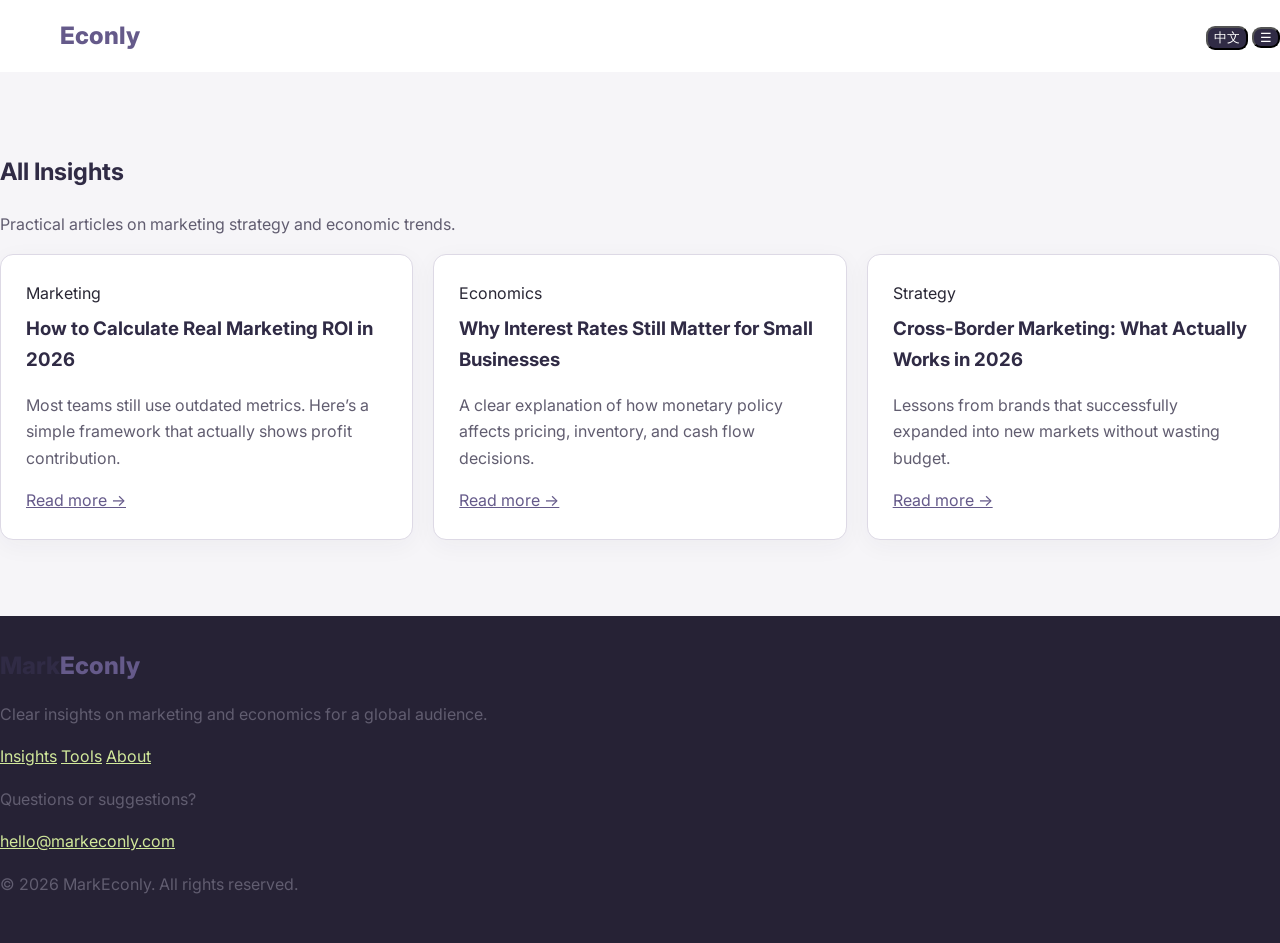
==== commit 1eca69f0: "Add files via upload" ====
--- a/articles.html
+++ b/articles.html
@@ -18,7 +18,7 @@
 <nav class="nav-links">
 <a class="active" data-i18n="nav.insights" href="articles.html">Insights</a>
 <a data-i18n="nav.tools" href="index.html#tools">Tools</a>
-<a data-i18n="nav.about" href="index.html#about">About</a>
+<a data-i18n="nav.about" href="index.html#contact">About</a>
 <a data-i18n="nav.contact" href="index.html#contact">Contact</a>
 </nav>
 <div class="nav-right">
@@ -64,7 +64,7 @@
 <div class="footer-links">
 <a data-i18n="nav.insights" href="articles.html">Insights</a>
 <a data-i18n="nav.tools" href="index.html#tools">Tools</a>
-<a data-i18n="nav.about" href="index.html#about">About</a>
+<a data-i18n="nav.about" href="index.html#contact">About</a>
 </div>
 <div class="footer-contact">
 <p data-i18n="footer.contact">Questions or suggestions?</p>
